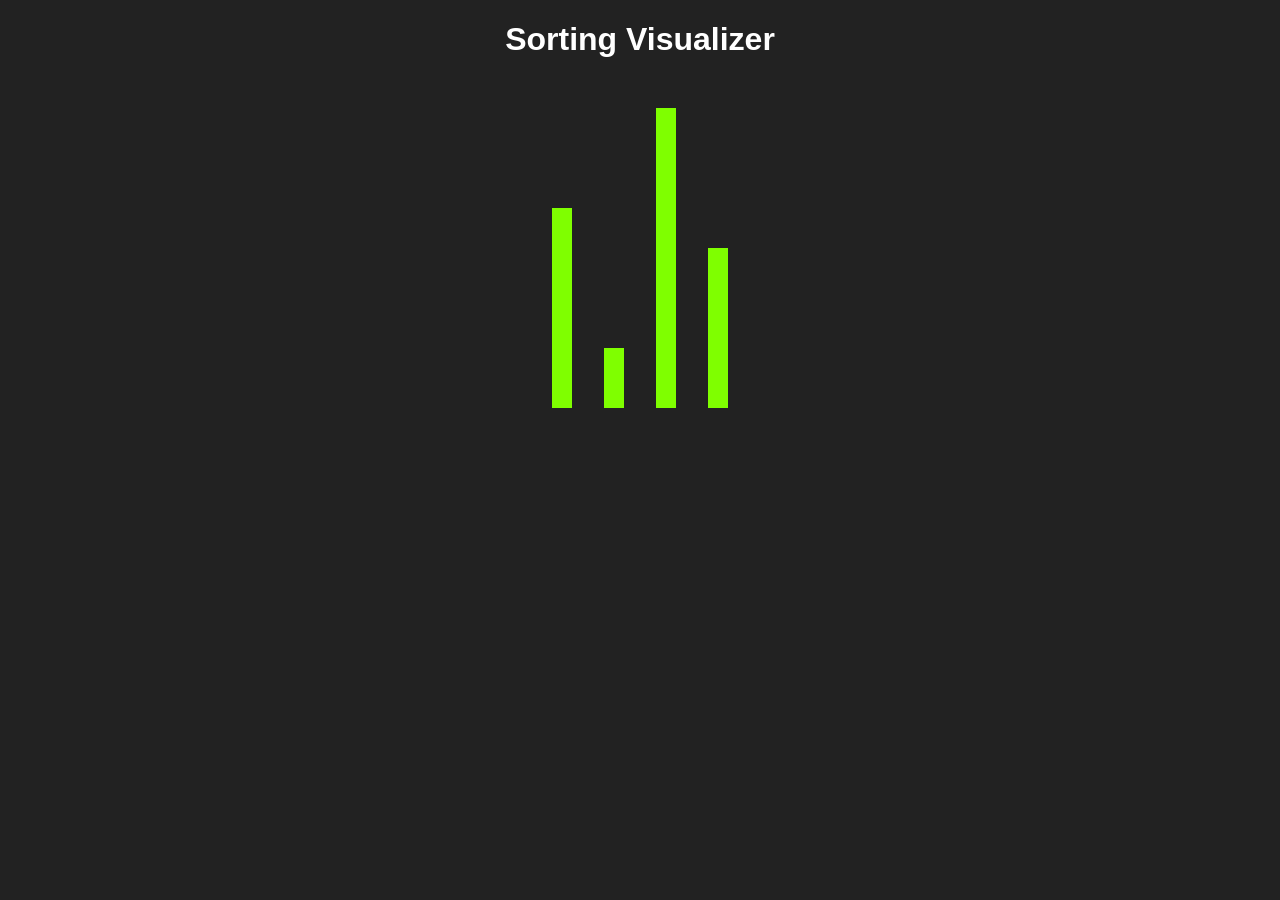
==== index.html @ 2d7dd08a "initial commit" ====
<!DOCTYPE html>
<html>
  <head>
    <title>Sorting Visualizer</title>
    <link rel="stylesheet" href="style.css">
  </head>
  <body>
    <h1>Sorting Visualizer</h1>
    <div id="bars">

      
    </div>

    <script src="sorts.js"></script>
  </body>
</html>
---- style.css ----
body {
  font-family: sans-serif;
  text-align: center;
  background: #222;
  color: white;
}

#bars {
  display: flex;
  justify-content: center;
  align-items: flex-end;
  height: 300px;
  margin-top: 50px;
}

.bar{
  width: 20px;
  background-color: chartreuse;
  margin-left: 1rem;
  margin-right: 1rem;
}
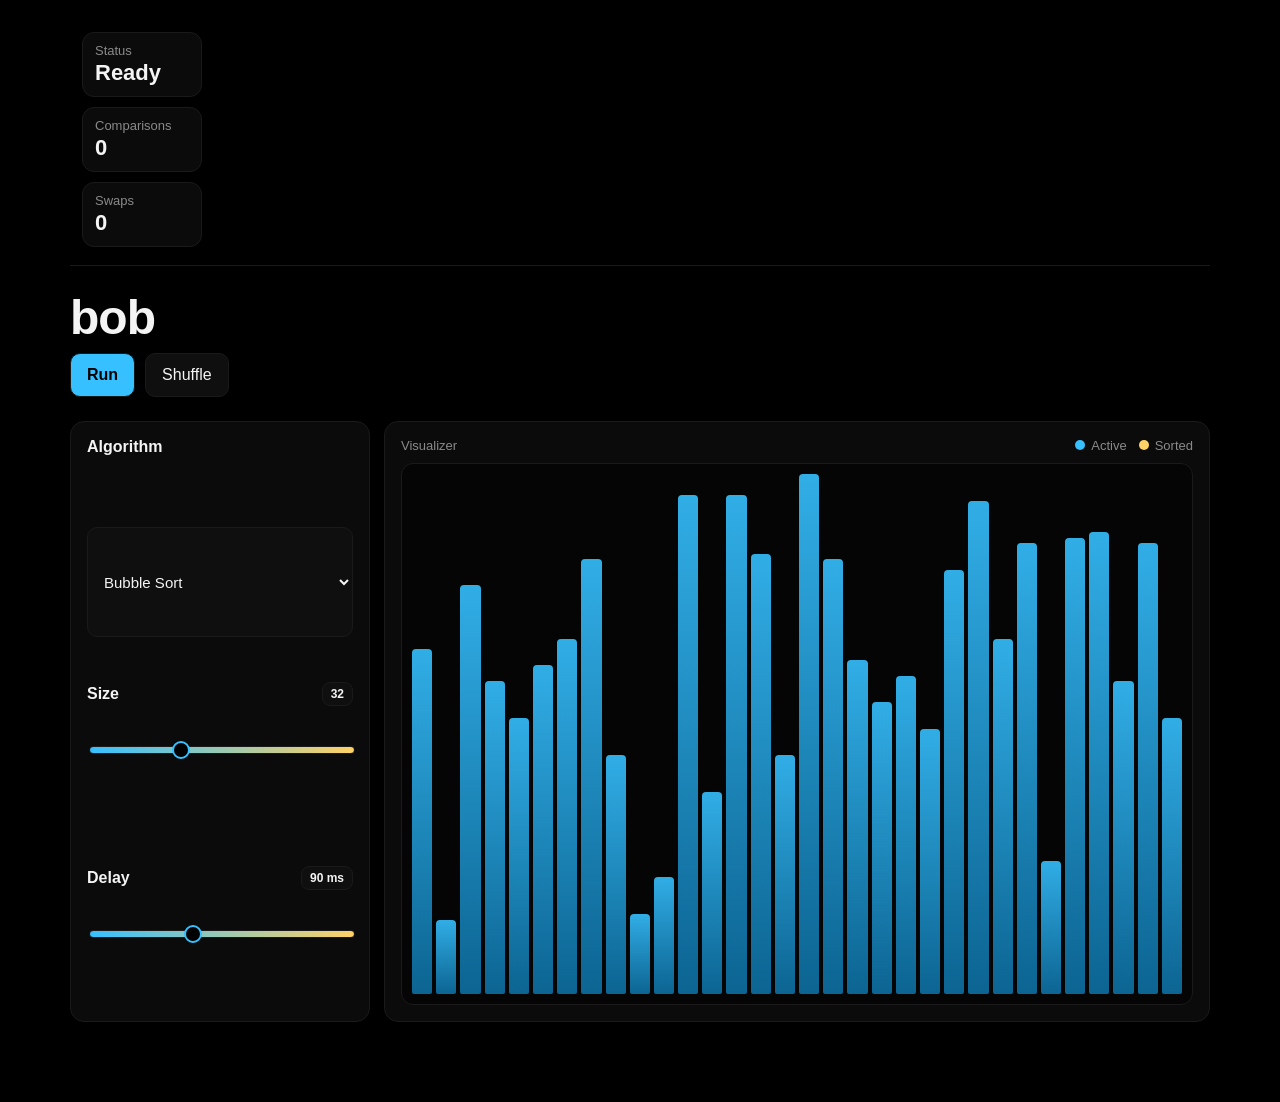
==== commit c5014d23: "v.1" ====
--- a/index.html
+++ b/index.html
@@ -1,16 +1,78 @@
 <!DOCTYPE html>
-<html>
+<html lang="en">
   <head>
-    <title>Sorting Visualizer</title>
+    <meta charset="UTF-8">
+    <meta name="viewport" content="width=device-width, initial-scale=1.0">
+    <title>B.O.B</title>
     <link rel="stylesheet" href="style.css">
   </head>
   <body>
-    <h1>Sorting Visualizer</h1>
-    <div id="bars">
+    <main class="shell">
+      <header class="topbar">
+        <div class="brand">
+          <div>
+        </div>
+        <div class="status-group">
+          <div class="stat">
+            <p class="label">Status</p>
+            <p id="status" class="value">Idle</p>
+          </div>
+          <div class="stat">
+            <p class="label">Comparisons</p>
+            <p id="comparisons" class="value">0</p>
+          </div>
+          <div class="stat">
+            <p class="label">Swaps</p>
+            <p id="swaps" class="value">0</p>
+          </div>
+        </div>
+      </header>
 
-      
-    </div>
+      <section class="hero">
+        <div class="hero-text">
+          <h1>bob</h1>
+          <div class="cta-row">
+            <button id="start" class="btn primary">Run</button>
+            <button id="shuffle" class="btn">Shuffle</button>
+          </div>
+        </div>
+      </section>
 
+      <section class="lab">
+        <aside class="panel controls">
+          <div class="field">
+            <label for="algo">Algorithm</label>
+            <select id="algo">
+              <option value="bubble">Bubble Sort</option>
+              <option value="selection">Selection Sort</option>
+              <option value="insertion">Insertion Sort</option>
+              <option value="merge">Merge Sort</option>
+            </select>
+          </div>
+          <div class="field range">
+            <label for="size">Size <span id="sizeLabel" class="chip">32</span></label>
+            <input id="size" type="range" min="8" max="80" value="32">
+          </div>
+          <div class="field range">
+            <label for="speed">Delay <span id="speedLabel" class="chip">90 ms</span></label>
+            <input id="speed" type="range" min="10" max="220" value="90">
+          </div>
+        </aside>
+
+        <div class="panel stage">
+          <div class="stage-head">
+            <p class="label">Visualizer</p>
+            <div class="legend">
+              <span><span class="dot active"></span>Active</span>
+              <span><span class="dot done"></span>Sorted</span>
+            </div>
+          </div>
+          <div class="bars-frame">
+            <div id="bars" class="bars"></div>
+          </div>
+        </div>
+      </section>
+    </main>
     <script src="sorts.js"></script>
   </body>
 </html>
--- a/style.css
+++ b/style.css
@@ -1,21 +1,336 @@
+* {
+  box-sizing: border-box;
+}
+
+:root {
+  --bg: #000;
+  --panel: #0b0b0b;
+  --surface: #0f0f0f;
+  --stroke: #1a1a1a;
+  --accent: #36c0ff;
+  --accent-2: #ffd166;
+  --text: #f4f4f4;
+  --muted: #8a8a8a;
+  --mono: "DM Mono", monospace;
+}
+
 body {
-  font-family: sans-serif;
-  text-align: center;
-  background: #222;
-  color: white;
-}
-
-#bars {
-  display: flex;
-  justify-content: center;
-  align-items: flex-end;
-  height: 300px;
-  margin-top: 50px;
-}
-
-.bar{
-  width: 20px;
-  background-color: chartreuse;
-  margin-left: 1rem;
-  margin-right: 1rem;
-}
+  margin: 0;
+  min-height: 100vh;
+  font-family: "Manrope", "DM Mono", "Helvetica Neue", sans-serif;
+  background: var(--bg);
+  color: var(--text);
+}
+
+::selection {
+  background: rgba(54, 192, 255, 0.25);
+}
+
+.shell {
+  max-width: 1180px;
+  margin: 0 auto;
+  padding: 32px 20px 80px;
+}
+
+.topbar {
+  display: flex;
+  align-items: center;
+  justify-content: space-between;
+  gap: 12px;
+  padding-bottom: 18px;
+  border-bottom: 1px solid var(--stroke);
+}
+
+.brand {
+  display: flex;
+  align-items: center;
+  gap: 12px;
+}
+
+.mark {
+  width: 42px;
+  height: 42px;
+  border-radius: 10px;
+  background: var(--surface);
+  border: 1px solid var(--stroke);
+  display: grid;
+  place-items: center;
+  font-weight: 700;
+  color: var(--accent);
+  letter-spacing: 0.06em;
+}
+
+.brand-title {
+  margin: 0;
+  font-weight: 700;
+}
+
+.brand-sub {
+  margin: 2px 0 0;
+  font-size: 13px;
+  color: var(--muted);
+}
+
+.status-group {
+  display: grid;
+  grid-template-columns: repeat(auto-fit, minmax(120px, 1fr));
+  gap: 10px;
+}
+
+.stat {
+  background: var(--panel);
+  border: 1px solid var(--stroke);
+  border-radius: 12px;
+  padding: 10px 12px;
+}
+
+.label {
+  margin: 0;
+  color: var(--muted);
+  font-size: 13px;
+}
+
+.value {
+  margin: 2px 0 0;
+  font-size: 22px;
+  font-weight: 700;
+}
+
+.hero {
+  margin: 24px 0;
+  display: flex;
+  align-items: center;
+  justify-content: space-between;
+  gap: 16px;
+}
+
+.hero-text {
+  display: grid;
+  gap: 8px;
+}
+
+h1 {
+  margin: 0;
+  font-size: clamp(32px, 5vw, 48px);
+  letter-spacing: -0.02em;
+}
+
+.lead {
+  margin: 0;
+  color: var(--muted);
+}
+
+.cta-row {
+  display: flex;
+  gap: 10px;
+  flex-wrap: wrap;
+}
+
+.btn {
+  border: 1px solid var(--stroke);
+  border-radius: 10px;
+  padding: 12px 16px;
+  font-size: 16px;
+  cursor: pointer;
+  background: var(--surface);
+  color: var(--text);
+  transition: border-color 120ms ease, transform 120ms ease;
+}
+
+.btn.primary {
+  background: var(--accent);
+  color: #020202;
+  font-weight: 700;
+}
+
+.btn:hover {
+  border-color: var(--accent);
+  transform: translateY(-1px);
+}
+
+.btn:disabled {
+  opacity: 0.45;
+  cursor: not-allowed;
+  transform: none;
+}
+
+.lab {
+  display: grid;
+  grid-template-columns: 300px 1fr;
+  gap: 14px;
+  margin-top: 10px;
+}
+
+.panel {
+  background: var(--panel);
+  border: 1px solid var(--stroke);
+  border-radius: 14px;
+  padding: 16px;
+}
+
+.controls {
+  display: grid;
+  gap: 12px;
+}
+
+.field {
+  display: grid;
+  gap: 6px;
+}
+
+.field.range label {
+  display: flex;
+  align-items: center;
+  justify-content: space-between;
+  gap: 8px;
+}
+
+.chip {
+  padding: 4px 8px;
+  border-radius: 8px;
+  background: var(--surface);
+  border: 1px solid var(--stroke);
+  font-weight: 700;
+  font-size: 12px;
+}
+
+label {
+  color: var(--text);
+  font-weight: 600;
+}
+
+select,
+input[type="range"] {
+  width: 100%;
+}
+
+select {
+  border-radius: 10px;
+  padding: 12px;
+  background: var(--surface);
+  border: 1px solid var(--stroke);
+  color: var(--text);
+  font-size: 15px;
+}
+
+select:focus {
+  outline: 1px solid var(--accent);
+  outline-offset: 2px;
+}
+
+input[type="range"] {
+  appearance: none;
+  height: 8px;
+  border-radius: 999px;
+  background: linear-gradient(90deg, var(--accent), var(--accent-2));
+  border: 1px solid var(--stroke);
+}
+
+input[type="range"]::-webkit-slider-thumb {
+  appearance: none;
+  width: 18px;
+  height: 18px;
+  border-radius: 50%;
+  background: #000;
+  border: 2px solid var(--accent);
+  cursor: pointer;
+}
+
+input[type="range"]::-moz-range-thumb {
+  width: 18px;
+  height: 18px;
+  border-radius: 50%;
+  background: #000;
+  border: 2px solid var(--accent);
+  cursor: pointer;
+}
+
+.stage {
+  display: grid;
+  gap: 10px;
+}
+
+.stage-head {
+  display: flex;
+  align-items: center;
+  justify-content: space-between;
+  gap: 12px;
+}
+
+.legend {
+  display: flex;
+  gap: 12px;
+  color: var(--muted);
+  font-size: 13px;
+}
+
+.dot {
+  display: inline-block;
+  width: 10px;
+  height: 10px;
+  border-radius: 50%;
+  margin-right: 6px;
+}
+
+.dot.active {
+  background: var(--accent);
+}
+
+.dot.done {
+  background: var(--accent-2);
+}
+
+.bars-frame {
+  border: 1px solid var(--stroke);
+  border-radius: 12px;
+  padding: 10px;
+  background: #050505;
+  min-height: 360px;
+}
+
+.bars {
+  height: min(520px, 60vh);
+  display: grid;
+  align-items: end;
+  gap: 4px;
+  grid-template-columns: repeat(auto-fit, minmax(8px, 1fr));
+}
+
+.bar {
+  width: 100%;
+  background: linear-gradient(180deg, #36c0ff, #0d6fa2);
+  border-radius: 4px 4px 2px 2px;
+  transition: height 90ms ease, transform 90ms ease, opacity 120ms ease, background 120ms ease;
+  opacity: 0.9;
+}
+
+.bar.active {
+  background: linear-gradient(180deg, green, green);
+  transform: translateY(-4px);
+  opacity: 1;
+}
+
+.bar.done {
+  background: linear-gradient(180deg, #6cf29d, #00f863);
+  opacity: 1;
+}
+
+@media (max-width: 840px) {
+  .topbar {
+    flex-direction: column;
+    align-items: flex-start;
+  }
+
+  .hero {
+    flex-direction: column;
+    align-items: flex-start;
+  }
+
+  .lab {
+    grid-template-columns: 1fr;
+  }
+
+  .status-group {
+    width: 100%;
+  }
+}
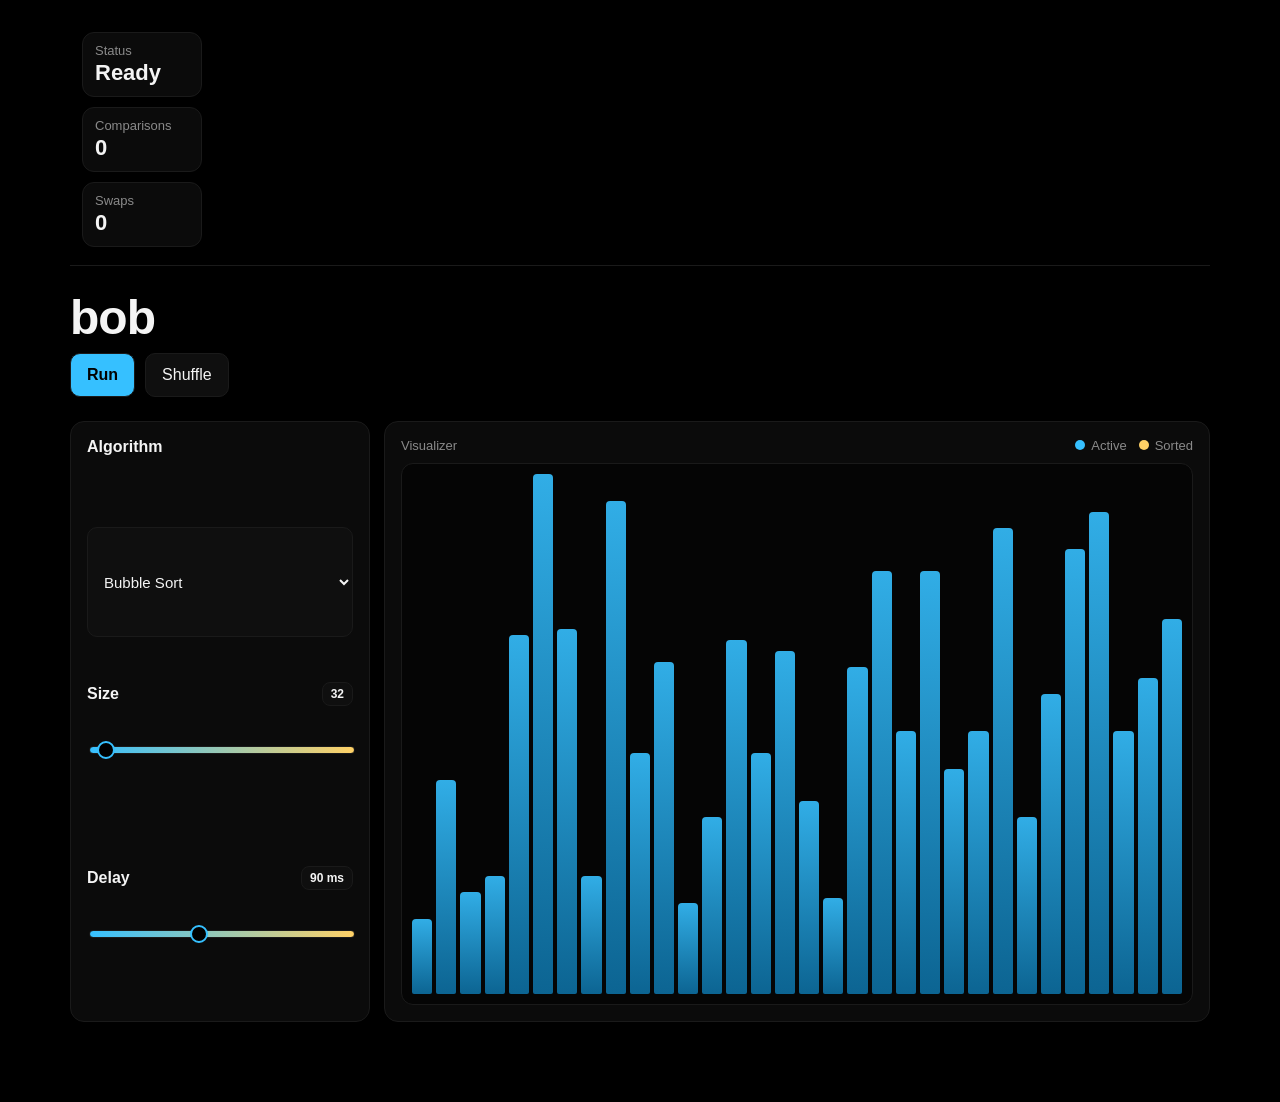
==== commit 8670cc9e: "Tweaked vals" ====
--- a/index.html
+++ b/index.html
@@ -51,11 +51,11 @@
           </div>
           <div class="field range">
             <label for="size">Size <span id="sizeLabel" class="chip">32</span></label>
-            <input id="size" type="range" min="8" max="80" value="32">
+            <input id="size" type="range" min="8" max="896" value="32">
           </div>
           <div class="field range">
             <label for="speed">Delay <span id="speedLabel" class="chip">90 ms</span></label>
-            <input id="speed" type="range" min="10" max="220" value="90">
+            <input id="speed" type="range" min="1" max="220" value="90">
           </div>
         </aside>
 
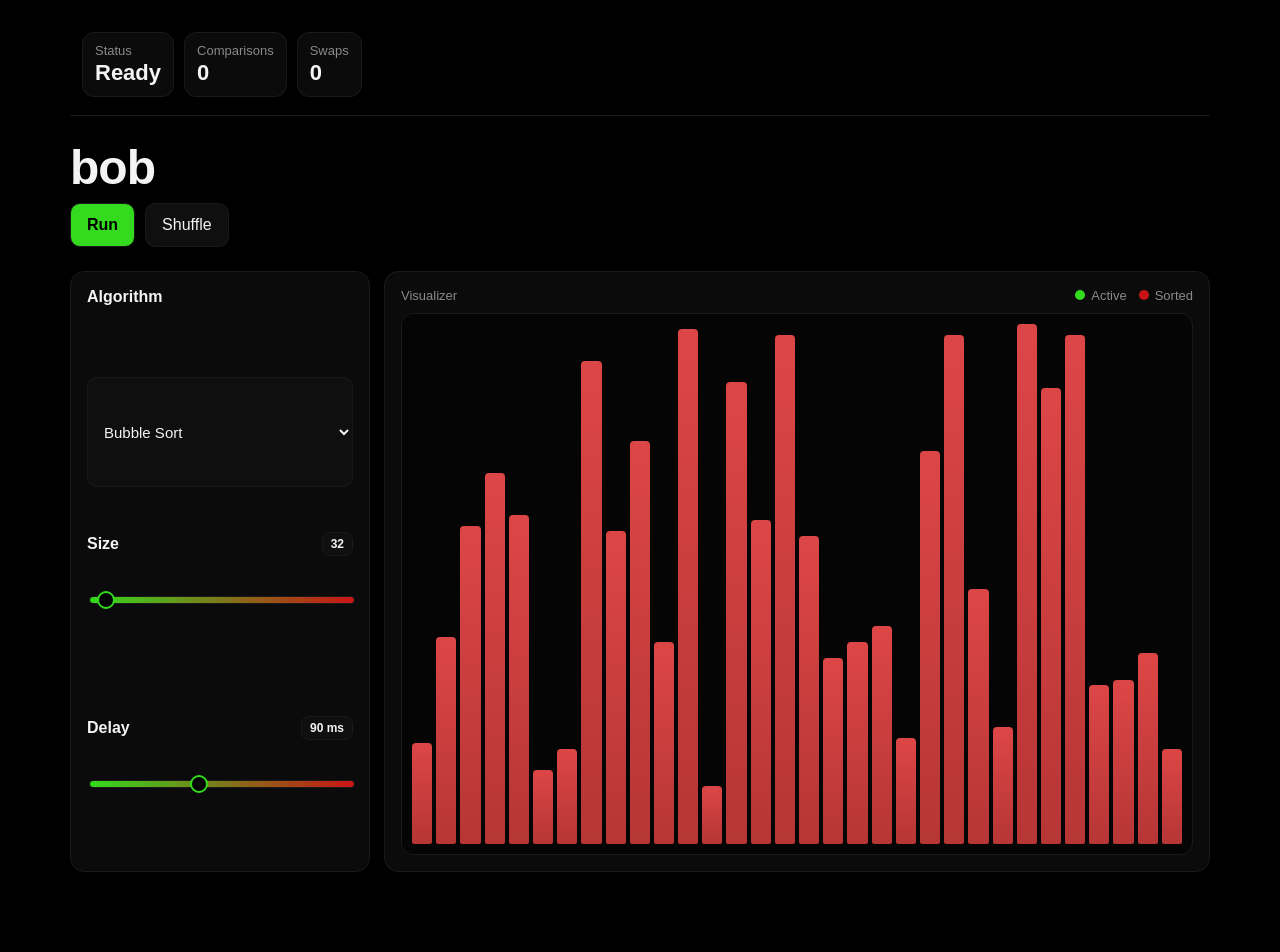
==== commit d05f0818: "Alter folder struct" ====
--- a/index.html
+++ b/index.html
@@ -73,6 +73,6 @@
         </div>
       </section>
     </main>
-    <script src="sorts.js"></script>
+    <script type="module" src="main.js"></script>
   </body>
 </html>
--- a/style.css
+++ b/style.css
@@ -7,8 +7,8 @@
   --panel: #0b0b0b;
   --surface: #0f0f0f;
   --stroke: #1a1a1a;
-  --accent: #36c0ff;
-  --accent-2: #ffd166;
+  --accent: #33da1d;
+  --accent-2: #c91515;
   --text: #f4f4f4;
   --muted: #8a8a8a;
   --mono: "DM Mono", monospace;
@@ -72,8 +72,7 @@
 }
 
 .status-group {
-  display: grid;
-  grid-template-columns: repeat(auto-fit, minmax(120px, 1fr));
+  display: flex;
   gap: 10px;
 }
 
@@ -298,7 +297,7 @@
 
 .bar {
   width: 100%;
-  background: linear-gradient(180deg, #36c0ff, #0d6fa2);
+  background: linear-gradient(180deg, #f54d4d, #ca3b3b );
   border-radius: 4px 4px 2px 2px;
   transition: height 90ms ease, transform 90ms ease, opacity 120ms ease, background 120ms ease;
   opacity: 0.9;
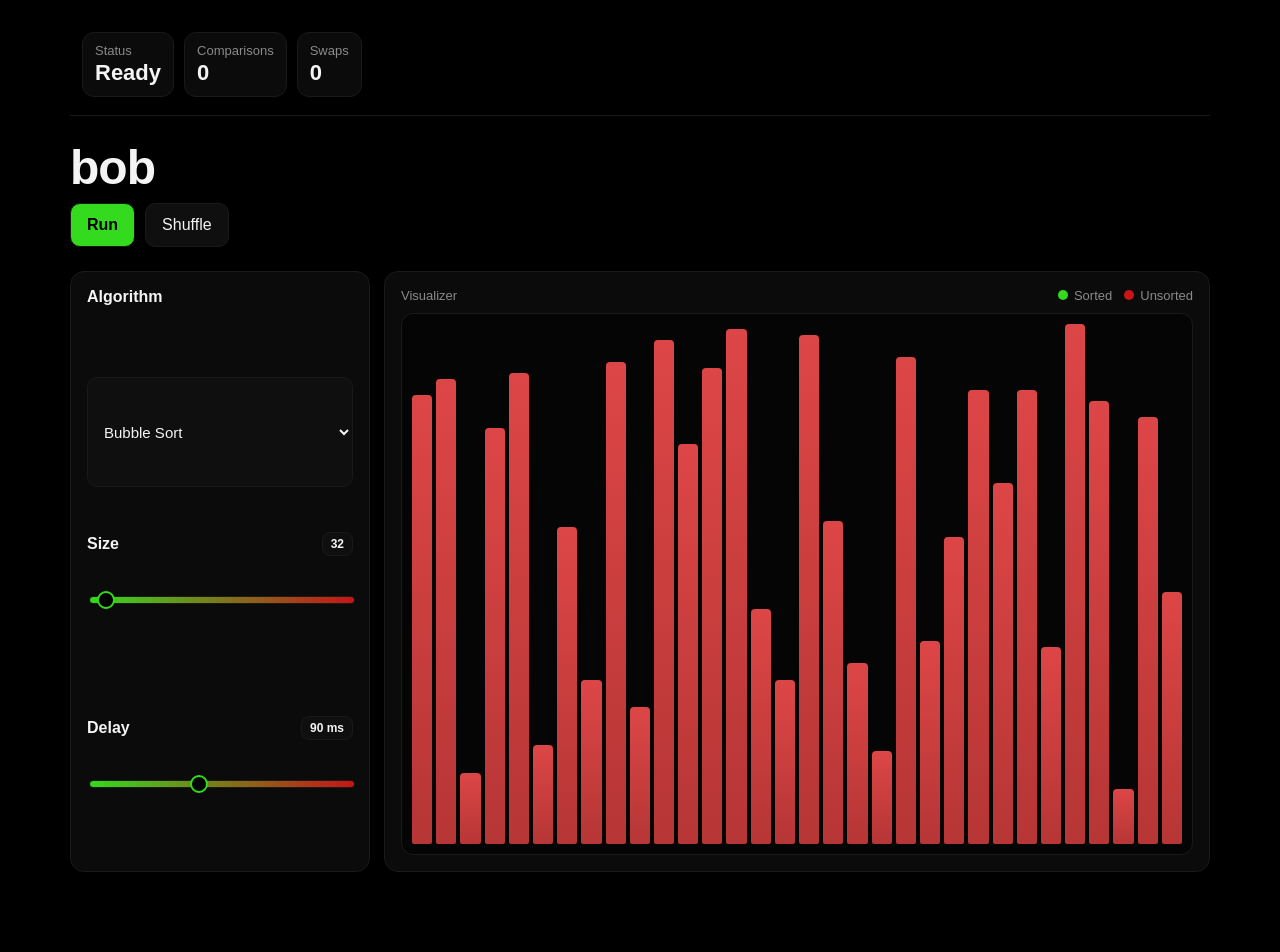
==== commit 65513c7c: "Alter naming of dots" ====
--- a/index.html
+++ b/index.html
@@ -63,8 +63,8 @@
           <div class="stage-head">
             <p class="label">Visualizer</p>
             <div class="legend">
-              <span><span class="dot active"></span>Active</span>
-              <span><span class="dot done"></span>Sorted</span>
+              <span><span class="dot active"></span>Sorted</span>
+              <span><span class="dot done"></span>Unsorted</span>
             </div>
           </div>
           <div class="bars-frame">
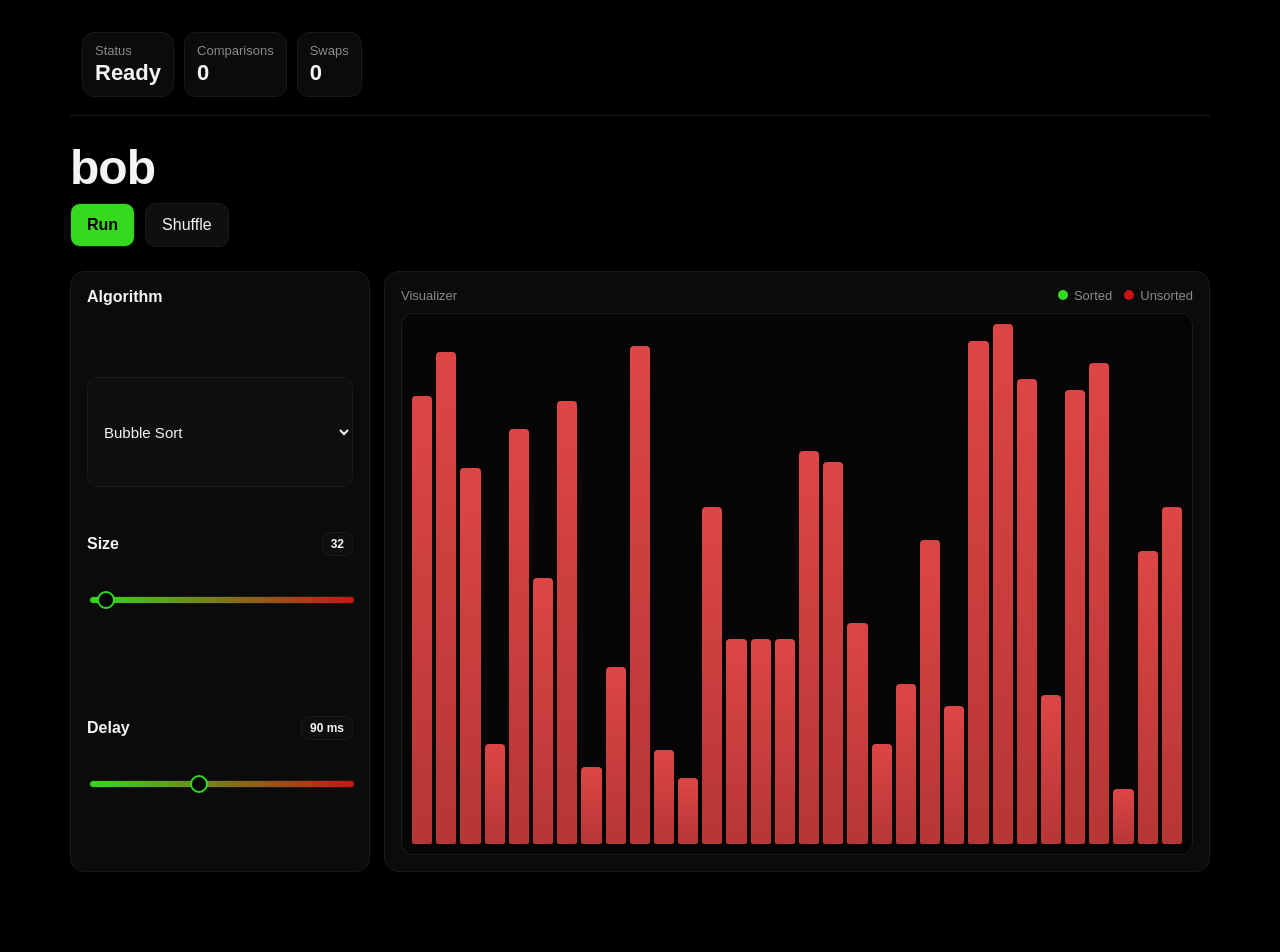
==== commit 07785ee6: "Add random sort, move some code" ====
--- a/index.html
+++ b/index.html
@@ -47,6 +47,7 @@
               <option value="selection">Selection Sort</option>
               <option value="insertion">Insertion Sort</option>
               <option value="merge">Merge Sort</option>
+              <option value="random">Random Sort</option>
             </select>
           </div>
           <div class="field range">
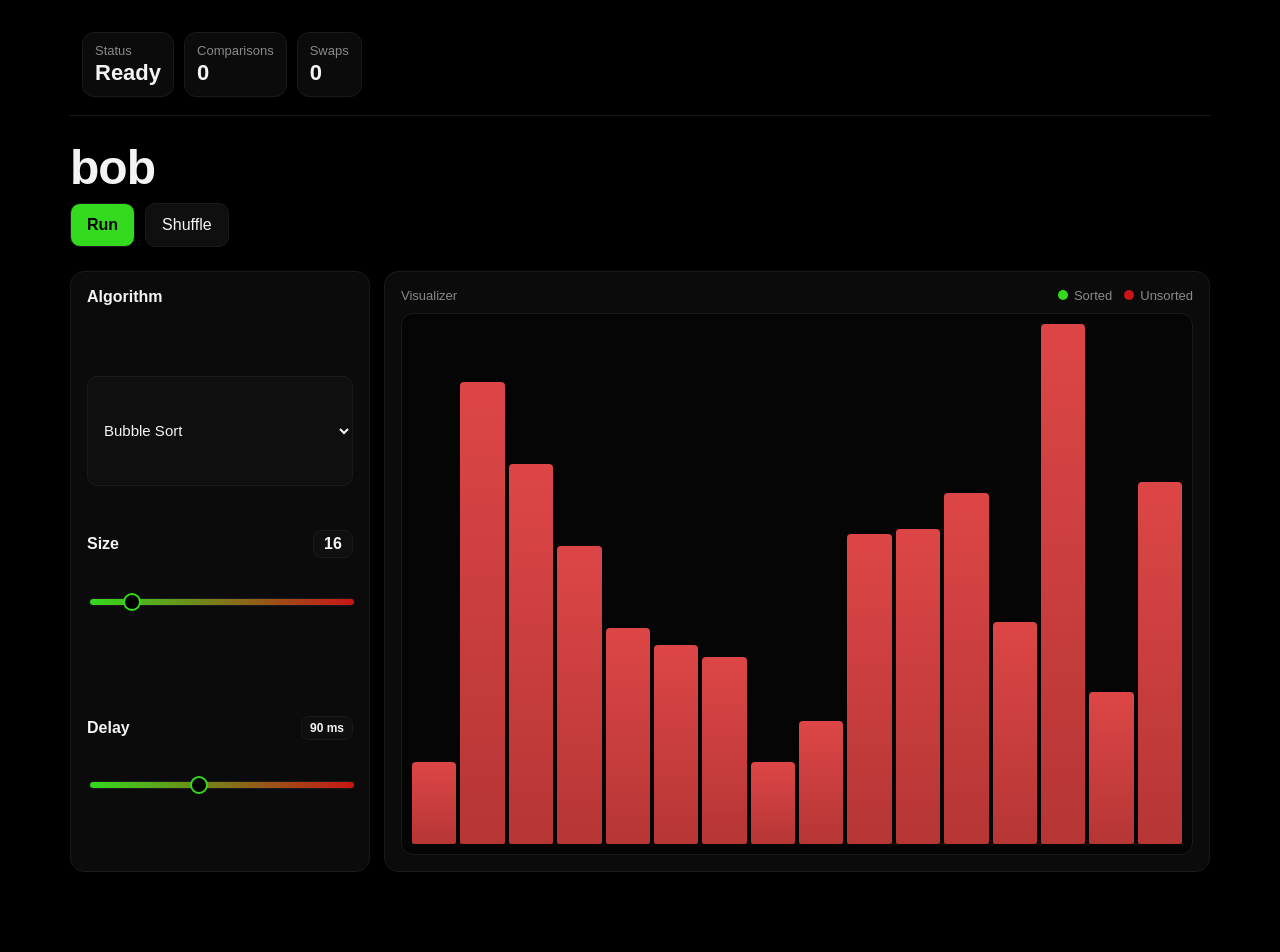
==== commit 7e5cb982: "Add input box for size input, broke inital render :)))" ====
--- a/index.html
+++ b/index.html
@@ -51,9 +51,21 @@
             </select>
           </div>
           <div class="field range">
-            <label for="size">Size <span id="sizeLabel" class="chip">32</span></label>
-            <input id="size" type="range" min="8" max="896" value="32">
+            <label for="size">
+              Size
+              <input
+                id="sizeNumber"
+                class="chip chip-input"
+                type="number"
+                min="0"
+                max="120"
+                value="16"
+              />
+            </label>
+          
+            <input id="size" type="range" min="0" max="120" value="16">
           </div>
+
           <div class="field range">
             <label for="speed">Delay <span id="speedLabel" class="chip">90 ms</span></label>
             <input id="speed" type="range" min="1" max="220" value="90">
--- a/style.css
+++ b/style.css
@@ -184,6 +184,10 @@
   gap: 8px;
 }
 
+.sizeNumber{
+  float: right;
+}
+
 .chip {
   padding: 4px 8px;
   border-radius: 8px;
@@ -192,6 +196,27 @@
   font-weight: 700;
   font-size: 12px;
 }
+
+.chip-input {
+  width: 40px;
+  text-align: center;
+  padding-inline: 0;      
+  border-radius: 8px;
+  background: var(--surface);
+  border: 1px solid var(--stroke);
+  color: var(--text);
+  font: inherit;
+}
+
+.chip-input::-webkit-inner-spin-button {
+  -webkit-appearance: none;
+  margin: 0;
+}
+
+.sizeNumber {
+  float: right;
+}
+
 
 label {
   color: var(--text);
